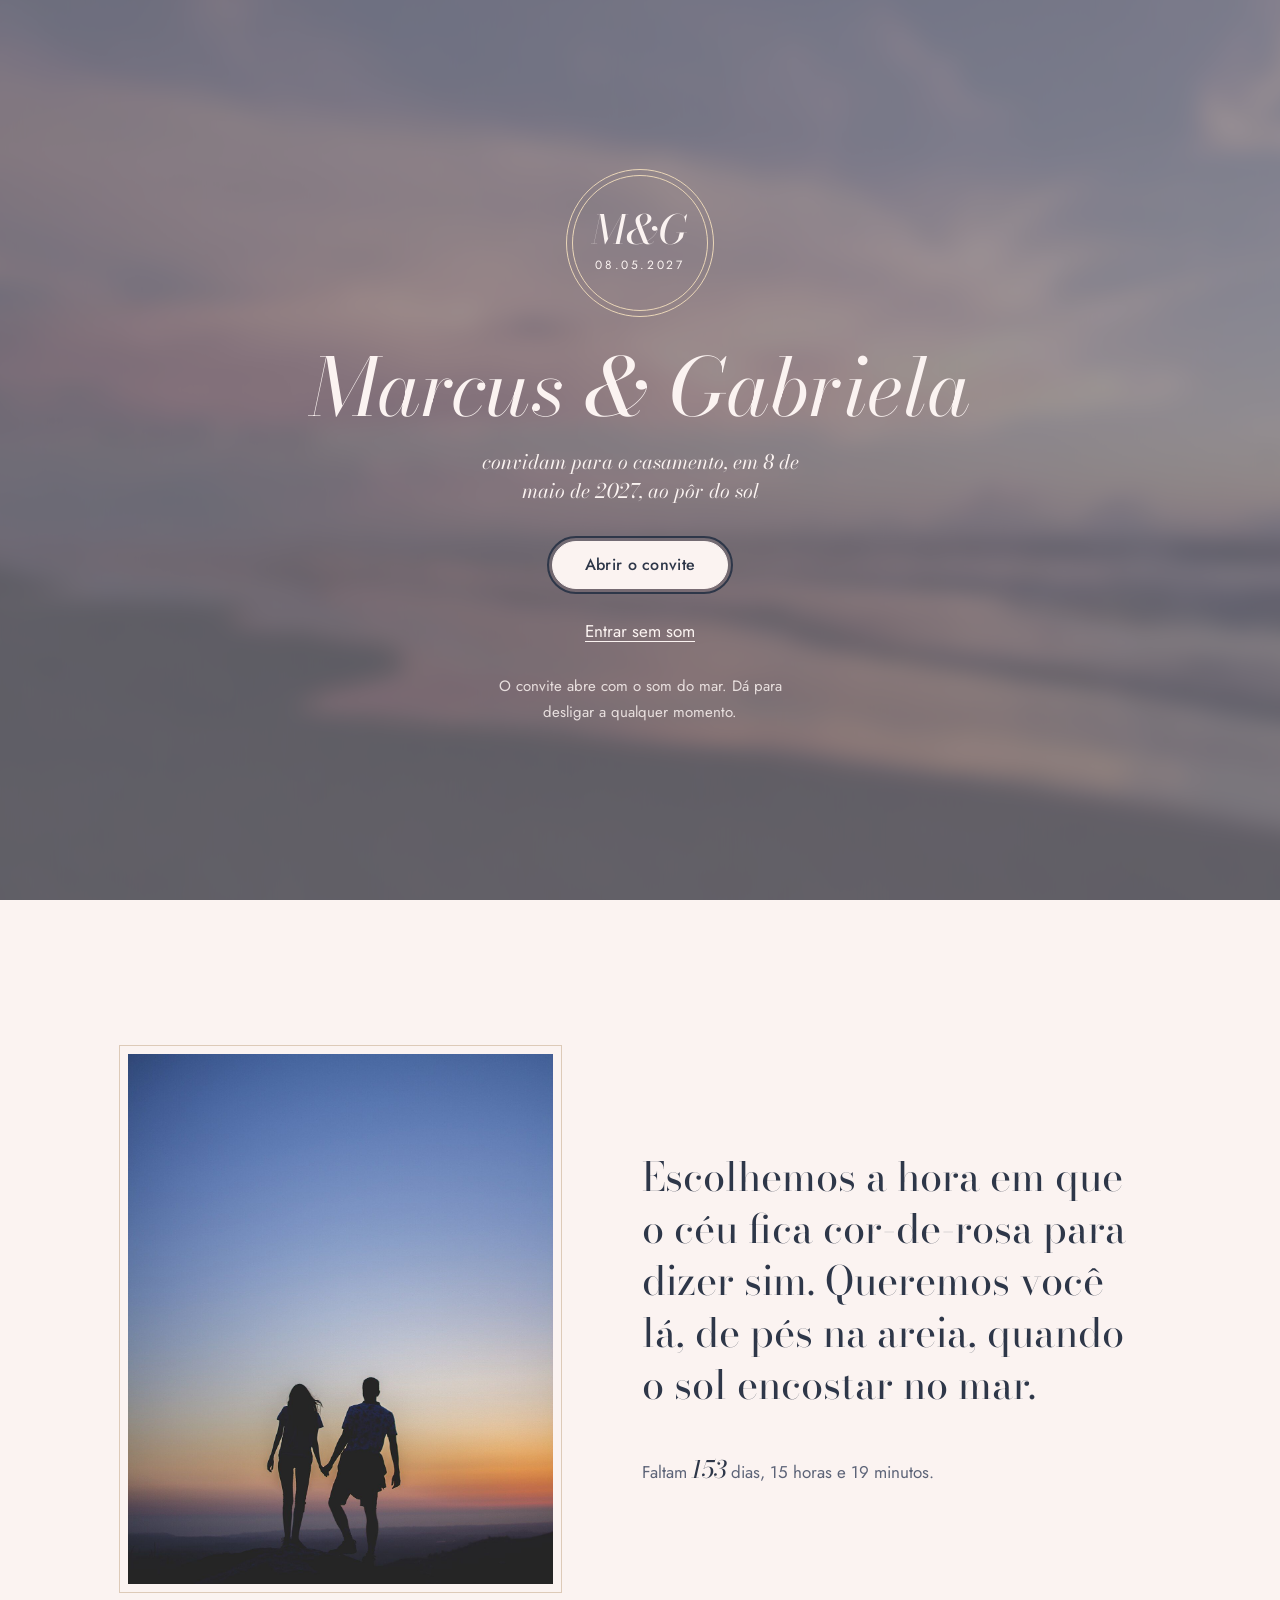
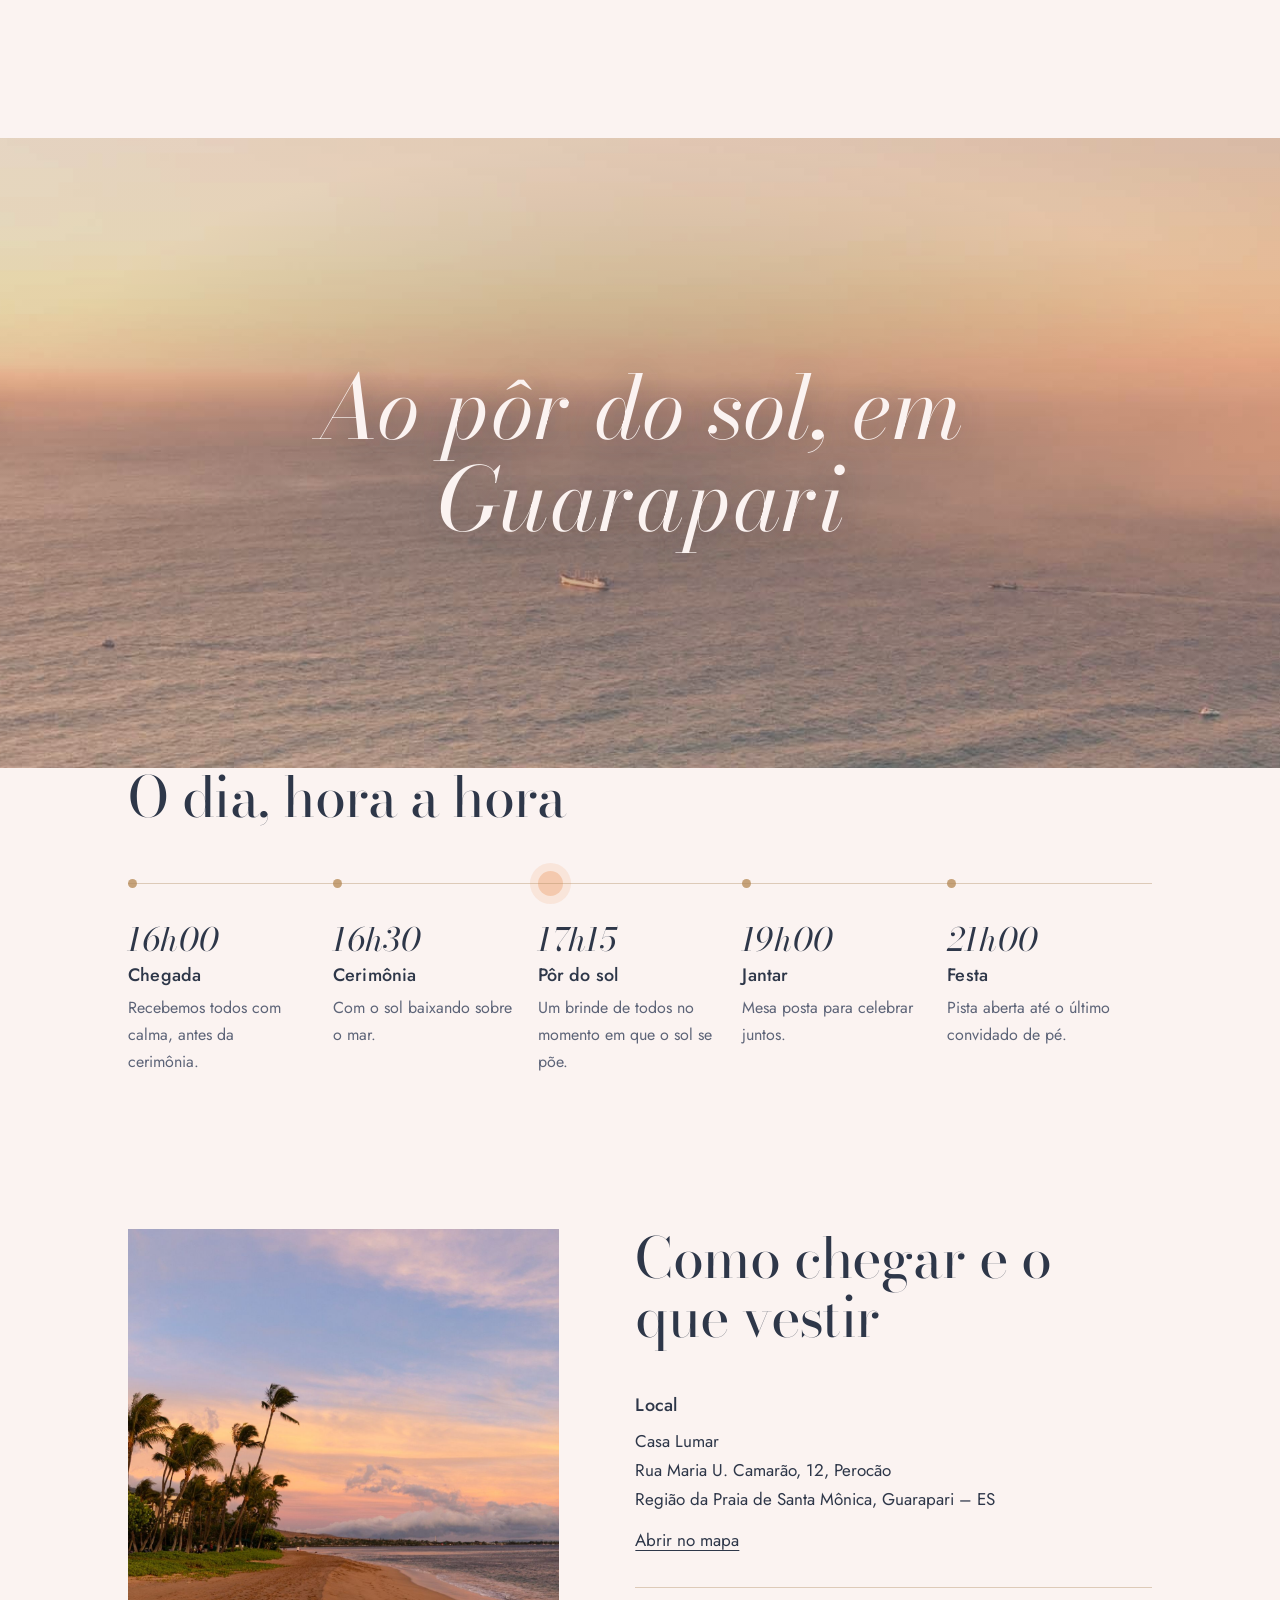
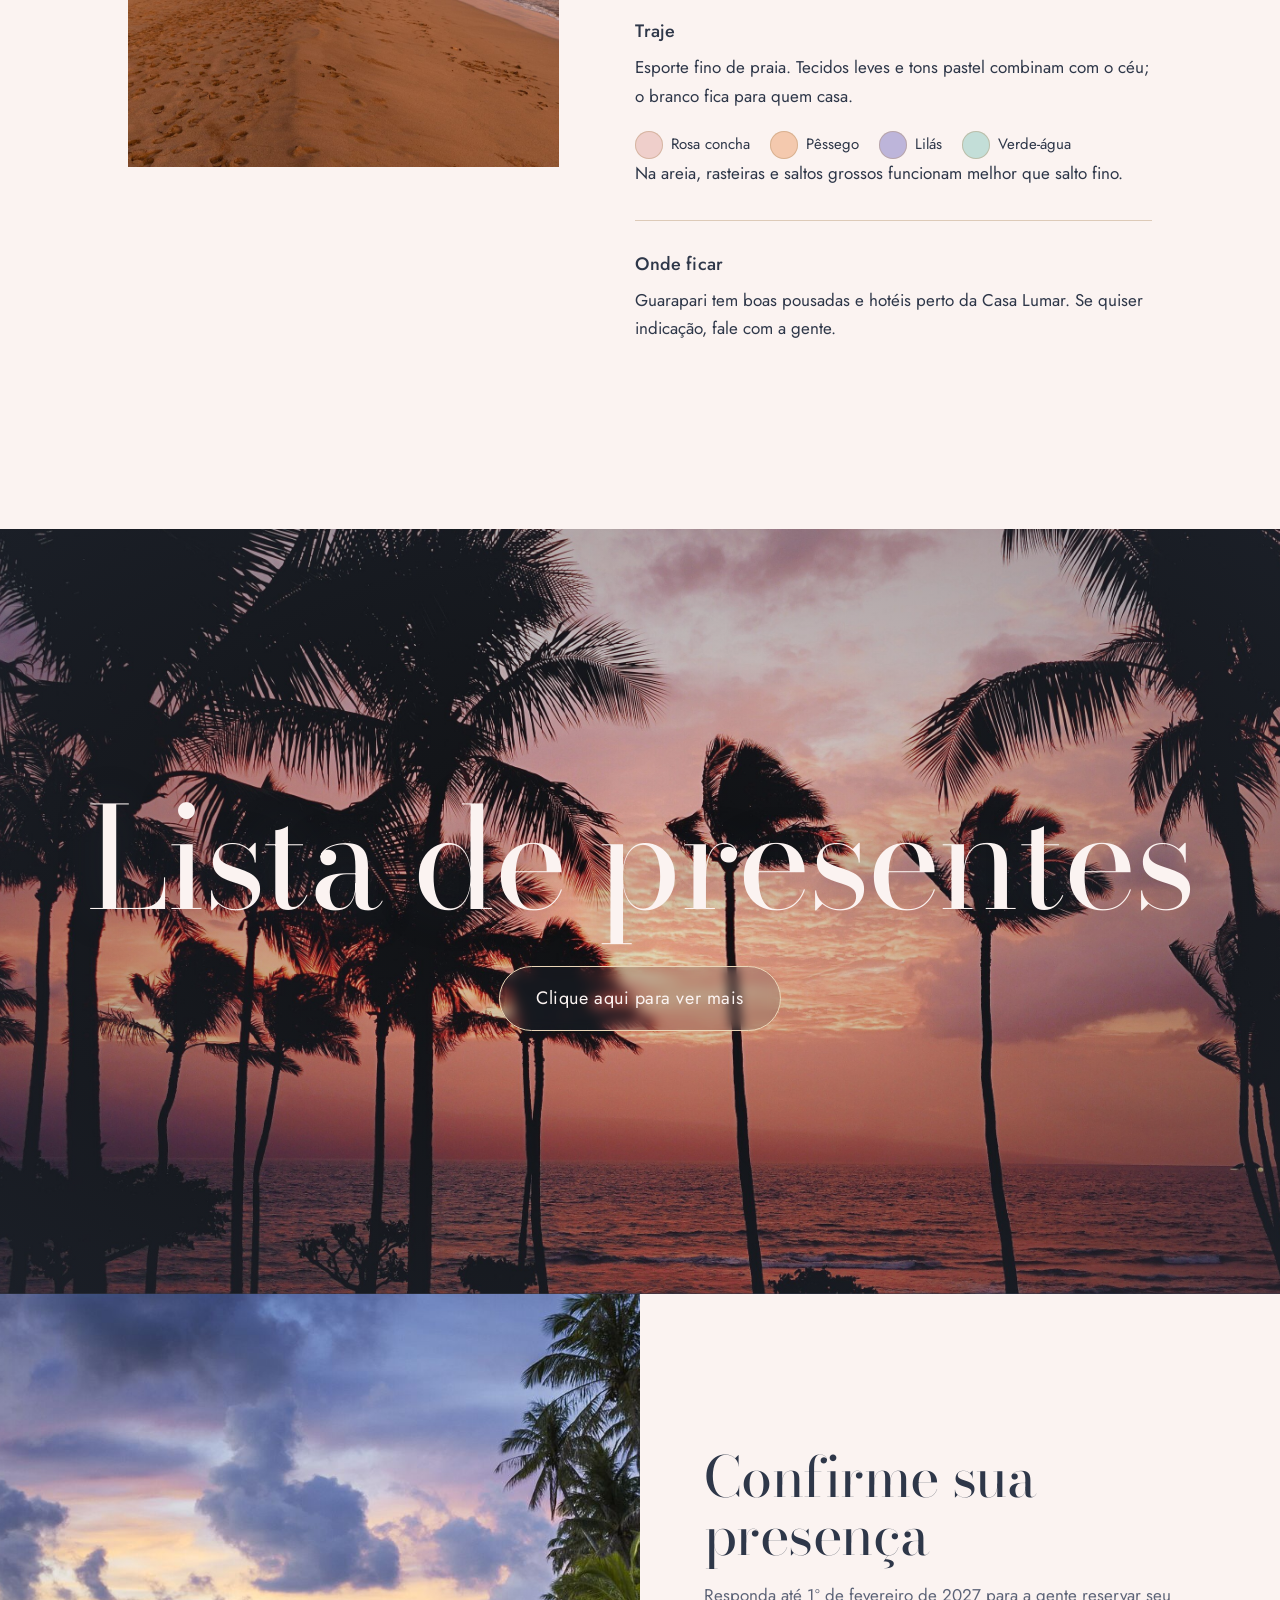
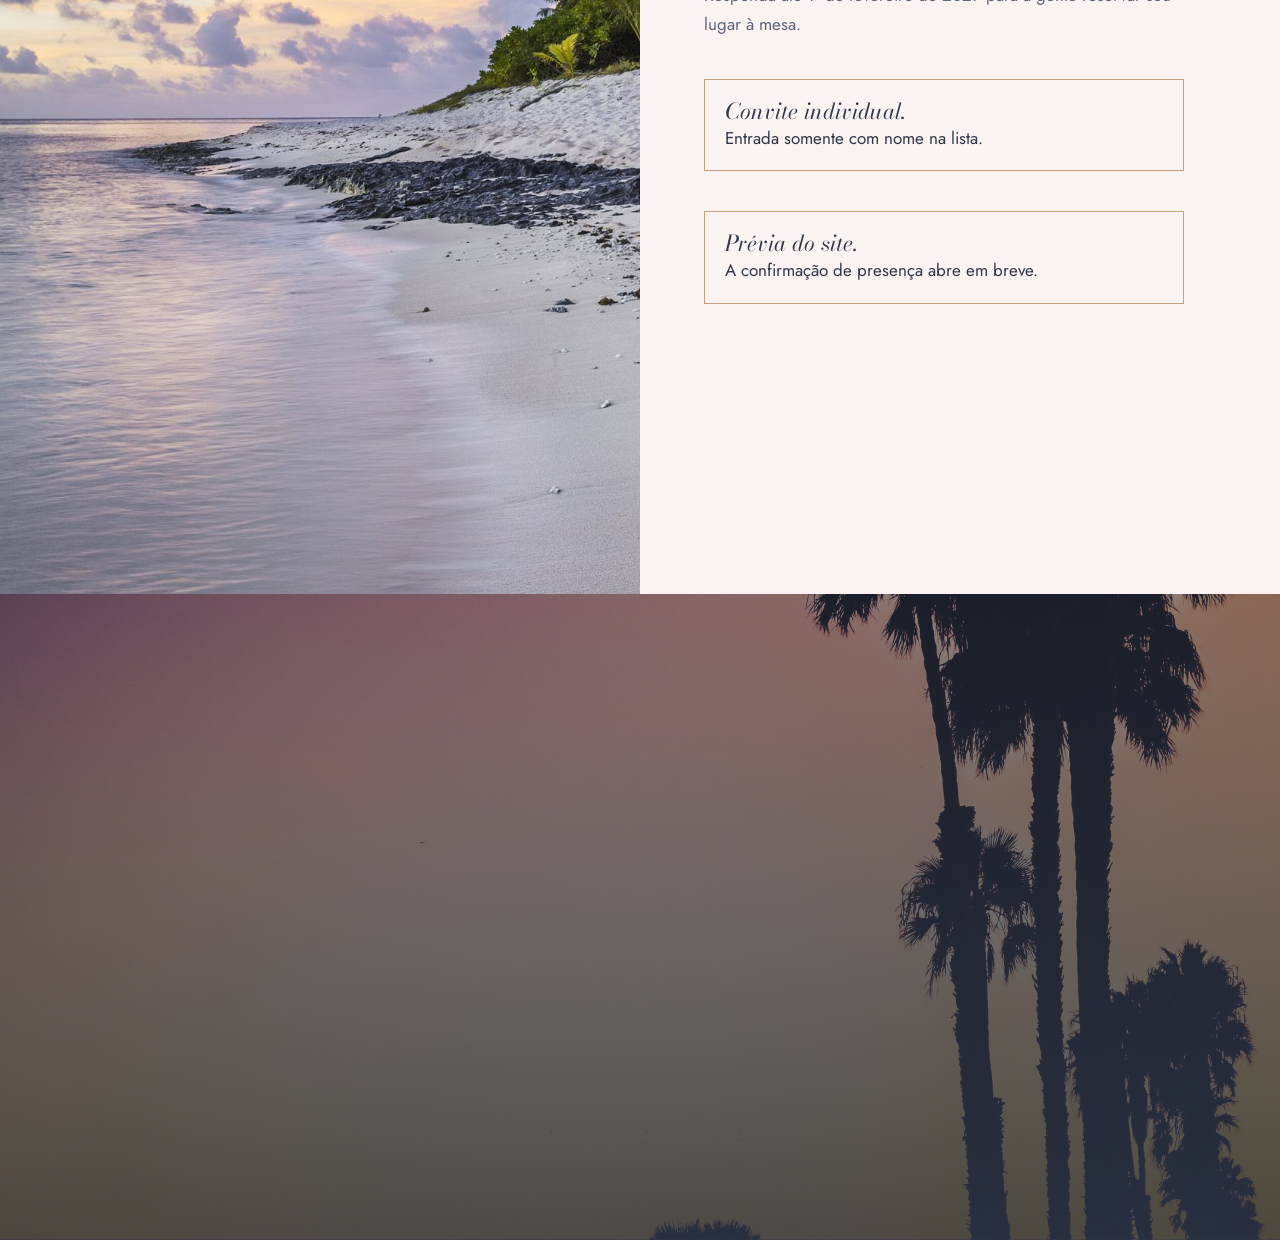
==== index.html @ 3d128921 "chore: publica a prévia do site do casamento" ====
<!doctype html>
<html lang="pt-BR">
<head>
  <meta charset="utf-8">
  <meta name="viewport" content="width=device-width, initial-scale=1">
  <meta name="robots" content="noindex, nofollow">
  <link rel="icon" href="data:image/svg+xml,%3Csvg xmlns='http://www.w3.org/2000/svg' viewBox='0 0 32 32'%3E%3Ccircle cx='16' cy='16' r='13' fill='%23f4c9ae'/%3E%3C/svg%3E">
  <title>Marcus &amp; Gabriela, 8 de maio de 2027</title>
  <meta name="description" content="Casamento de Marcus e Gabriela na Casa Lumar, em Guarapari, ao pôr do sol. Confirme sua presença, veja a lista de presentes e as informações do dia.">
  <link rel="preconnect" href="https://fonts.googleapis.com">
  <link rel="preconnect" href="https://fonts.gstatic.com" crossorigin>
  <link rel="stylesheet" href="https://fonts.googleapis.com/css2?family=Bodoni+Moda:ital,opsz,wght@0,6..96,400..600;1,6..96,400..600&family=Jost:wght@300;400;500&display=swap">
  <link rel="stylesheet" href="assets/css/base.css">
  <link rel="stylesheet" href="assets/css/mare-rosa.css">
  <link rel="stylesheet" href="assets/css/mare-rosa-presenca.css">
  <link rel="stylesheet" href="assets/css/mare-rosa-efeitos.css">
  <script src="assets/js/wedding-config.js" defer></script>
  <script src="assets/js/ocean-sound.js" defer></script>
  <script src="assets/js/countdown.js" defer></script>
  <script src="assets/js/guest-search.js" defer></script>
  <script src="assets/js/rsvp-form.js" defer></script>
  <script src="assets/js/sticky-topbar.js" defer></script>
  <script src="assets/js/scroll-effects.js" defer></script>
  <script src="assets/js/site.js" defer></script>
</head>
<body>
  <a class="skip-link" href="#conteudo">Pular para o conteúdo</a>

  <div class="intro" data-intro data-intro-exit-ms="1300" role="dialog" aria-modal="true" aria-labelledby="intro-title">
    <div class="intro__photo" aria-hidden="true"></div>
    <div class="intro__content">
      <div class="crest" aria-hidden="true">
        <span class="crest__letters">M&amp;G</span>
        <span class="crest__date">08.05.2027</span>
      </div>
      <p class="intro__names" id="intro-title">Marcus &amp; Gabriela</p>
      <p class="intro__date">convidam para o casamento, em 8 de maio de 2027, ao pôr do sol</p>
      <button class="button button--light" type="button" data-ocean-start autofocus>Abrir o convite</button>
      <button class="text-button" type="button" data-enter-silent>Entrar sem som</button>
      <p class="intro__hint">O convite abre com o som do mar. Dá para desligar a qualquer momento.</p>
    </div>
  </div>

  <div class="topbar" data-sticky-topbar>
    <a class="topbar__monogram" href="#conteudo">M &amp; G</a>
    <nav aria-label="Seções">
      <ul>
        <li><a href="#o-dia">O dia</a></li>
        <li><a href="#informacoes">Informações</a></li>
        <li><a href="presentes.html">Presentes</a></li>
        <li><a href="#confirmar">Confirmar presença</a></li>
      </ul>
    </nav>
  </div>

  <main id="conteudo" tabindex="-1">
    <header class="hero">
      <img class="hero__photo" src="assets/img/ceu-rosa-ondas.jpg" alt="Ondas chegando na areia sob um céu rosa e lilás ao entardecer">
      <div class="hero__wash" aria-hidden="true"></div>
      <div class="hero__content">
        <h1 class="hero__names"><span>Marcus</span><span><span class="hero__amp">&amp;</span> Gabriela</span></h1>
        <div class="hero__details">
          <p>Sábado, 8 de maio de 2027</p>
          <p>Cerimônia às 16h30, na Casa Lumar, em Guarapari</p>
        </div>
      </div>
    </header>

    <section class="invite container" aria-label="Convite">
      <figure class="invite__photo" data-reveal>
        <img src="assets/img/casal-praia-entardecer.jpg" alt="Casal de mãos dadas na praia ao entardecer, em silhueta" loading="lazy">
      </figure>
      <div class="invite__text" data-reveal style="--reveal-delay: .2s">
        <p class="invite__lead">Escolhemos a hora em que o céu fica cor-de-rosa para dizer sim. Queremos você lá, de pés na areia, quando o sol encostar no mar.</p>
        <p class="invite__countdown" data-countdown>
          <span data-countdown-running>Faltam <strong data-countdown-days>…</strong> dias, <span data-countdown-hours>…</span> horas e <span data-countdown-minutes>…</span> minutos.</span>
          <span data-countdown-done hidden>Chegou o dia.</span>
        </p>
      </div>
    </section>

    <div class="band">
      <img class="parallax-media" src="assets/img/fundo-horizonte-pessego.jpg" alt="" loading="lazy" data-parallax="0.15">
      <p class="band__text" data-reveal>Ao pôr do sol, em Guarapari</p>
    </div>

    <section class="day container" id="o-dia" aria-labelledby="o-dia-title">
      <h2 id="o-dia-title" data-reveal>O dia, hora a hora</h2>
      <ol class="day__timeline" data-reveal>
        <li data-reveal style="--reveal-delay: .3s"><time>16h00</time><h3>Chegada</h3><p>Recebemos todos com calma, antes da cerimônia.</p></li>
        <li data-reveal style="--reveal-delay: .5s"><time>16h30</time><h3>Cerimônia</h3><p>Com o sol baixando sobre o mar.</p></li>
        <li class="is-sunset" data-reveal style="--reveal-delay: .7s"><time>17h15</time><h3>Pôr do sol</h3><p>Um brinde de todos no momento em que o sol se põe.</p></li>
        <li data-reveal style="--reveal-delay: .9s"><time>19h00</time><h3>Jantar</h3><p>Mesa posta para celebrar juntos.</p></li>
        <li data-reveal style="--reveal-delay: 1.1s"><time>21h00</time><h3>Festa</h3><p>Pista aberta até o último convidado de pé.</p></li>
      </ol>
    </section>

    <section class="details container" id="informacoes" aria-labelledby="informacoes-title">
      <figure class="details__media" data-reveal="zoom">
        <img src="assets/img/kaanapali-hora-dourada.jpg" alt="Praia com coqueiros e céu pastel no fim da tarde" loading="lazy">
      </figure>
      <div>
        <h2 id="informacoes-title" data-reveal>Como chegar e o que vestir</h2>
        <div class="details__block" data-reveal>
          <h3>Local</h3>
          <address>
            Casa Lumar<br>
            Rua Maria U. Camarão, 12, Perocão<br>
            Região da Praia de Santa Mônica, Guarapari – ES
          </address>
          <p><a href="https://www.google.com/maps/search/?api=1&amp;query=Rua%20Maria%20U.%20Camar%C3%A3o%2C%2012%2C%20Peroc%C3%A3o%2C%20Guarapari%20-%20ES" target="_blank" rel="noopener">Abrir no mapa</a></p>
        </div>
        <div class="details__block" data-reveal>
          <h3>Traje</h3>
          <p>Esporte fino de praia. Tecidos leves e tons pastel combinam com o céu; o branco fica para quem casa.</p>
          <ul class="swatches" aria-label="Cores sugeridas">
            <li style="--swatch: #efcfcb">Rosa concha</li>
            <li style="--swatch: #f4c9ae">Pêssego</li>
            <li style="--swatch: #bdb5da">Lilás</li>
            <li style="--swatch: #c3ded8">Verde-água</li>
          </ul>
          <p>Na areia, rasteiras e saltos grossos funcionam melhor que salto fino.</p>
        </div>
        <div class="details__block" data-reveal>
          <h3>Onde ficar</h3>
          <p>Guarapari tem boas pousadas e hotéis perto da Casa Lumar. Se quiser indicação, fale com a gente.</p>
        </div>
      </div>
    </section>

    <section class="gifts-teaser" id="presentes" aria-labelledby="presentes-title">
      <img class="parallax-media" src="assets/img/fundo-coqueiros-rosa.jpg" alt="" loading="lazy" data-parallax="0.15">
      <div class="gifts-teaser__content">
        <h2 id="presentes-title" data-reveal>Lista de presentes</h2>
        <a href="presentes.html" data-reveal style="--reveal-delay: .3s">Clique aqui para ver mais</a>
      </div>
    </section>

    <section class="rsvp" id="confirmar" aria-labelledby="confirmar-title" data-rsvp>
      <div class="rsvp__photo">
        <img class="parallax-media" src="assets/img/fundo-praia-lilas.jpg" alt="" loading="lazy" data-parallax="0.12">
      </div>
      <div class="rsvp__panel">
        <h2 id="confirmar-title">Confirme sua presença</h2>
        <p>Responda até 1º de fevereiro de 2027 para a gente reservar seu lugar à mesa.</p>
        <p class="rsvp__notice"><strong>Convite individual.</strong> Entrada somente com nome na lista.</p>
        <form data-rsvp-form>
          <div class="field guest-search" data-guest-search>
            <label for="nome">Seu nome</label>
            <input id="nome" type="text" autocomplete="off" spellcheck="false" maxlength="120" role="combobox" aria-autocomplete="list" aria-expanded="false" aria-controls="nome-opcoes" aria-describedby="nome-ajuda nome-erro" data-guest-search-input>
            <ul class="guest-search__options" id="nome-opcoes" role="listbox" aria-label="Nomes na lista de convidados" hidden data-guest-search-options></ul>
            <p class="field__hint" id="nome-ajuda">Digite pelo menos 3 letras e escolha seu nome na lista.</p>
            <p class="guest-search__status" role="status" aria-live="polite" data-guest-search-status></p>
            <input type="hidden" name="guestId" data-guest-id>
            <p class="field__error" id="nome-erro" data-error-for="guestId"></p>
          </div>
          <div data-rsvp-details hidden>
            <fieldset class="field" aria-describedby="presenca-erro">
              <legend>Você vem?</legend>
              <div class="choice-group">
                <label class="choice"><input type="radio" name="attending" value="yes"><span>Sim, estarei lá</span></label>
                <label class="choice"><input type="radio" name="attending" value="no"><span>Não vou conseguir ir</span></label>
              </div>
              <p class="field__error" id="presenca-erro" data-error-for="attending"></p>
            </fieldset>
            <div class="field">
              <label for="whatsapp">WhatsApp</label>
              <input id="whatsapp" name="phone" type="tel" inputmode="tel" autocomplete="tel" maxlength="20" aria-describedby="whatsapp-erro">
              <p class="field__error" id="whatsapp-erro" data-error-for="phone"></p>
            </div>
            <div class="field">
              <label for="recado">Recado para os noivos (opcional)</label>
              <textarea id="recado" name="message" rows="3" maxlength="500" aria-describedby="recado-erro"></textarea>
              <p class="field__error" id="recado-erro" data-error-for="message"></p>
            </div>
            <button class="button" type="submit">Enviar resposta</button>
          </div>
          <p class="form-status" data-rsvp-status role="status" aria-live="polite"></p>
        </form>
        <p class="rsvp__notice" data-rsvp-preview hidden><strong>Prévia do site.</strong> A confirmação de presença abre em breve.</p>
        <div class="rsvp__success" data-rsvp-success hidden tabindex="-1">
          <h3>Obrigado, <span data-rsvp-success-name></span>.</h3>
          <p data-rsvp-success-yes>Presença confirmada. Nos vemos em Guarapari, ao pôr do sol.</p>
          <p data-rsvp-success-no hidden>Recebemos sua resposta. Vamos sentir sua falta e brindar por você.</p>
        </div>
      </div>
    </section>
  </main>

  <footer class="footer">
    <img class="parallax-media" src="assets/img/fundo-coqueiros-entardecer.jpg" alt="" loading="lazy" data-parallax="0.15">
    <div class="footer__content" data-reveal>
      <div class="crest crest--footer" aria-hidden="true">
        <span class="crest__letters">M&amp;G</span>
        <span class="crest__date">08.05.2027</span>
      </div>
      <p class="footer__names">Marcus &amp; Gabriela</p>
      <p>8 de maio de 2027, Casa Lumar, Guarapari</p>
      <p class="footer__credits">Fotos e som com licença aberta. <a href="CREDITS.md">Ver créditos</a></p>
    </div>
  </footer>

  <button class="sound-toggle" type="button" data-ocean-toggle aria-pressed="false" aria-label="Ligar som do mar">
    <svg class="sound-toggle__icon" viewBox="0 0 24 24" aria-hidden="true"><path d="M2 12c2.5-3.5 5-3.5 7.5 0s5 3.5 7.5 0 3.5-3 5-1.5"/></svg>
    <span data-ocean-label>Som desligado</span>
  </button>
</body>
</html>
---- assets/css/base.css ----
/* Estrutura comum aos modelos. A aparência (cor, tipo, ritmo) fica no CSS de cada modelo. */

*, *::before, *::after { box-sizing: border-box; }

html { -webkit-text-size-adjust: 100%; scroll-behavior: smooth; }

body {
  margin: 0;
  text-rendering: optimizeLegibility;
  -webkit-font-smoothing: antialiased;
}

body:not(.is-entered) { overflow: hidden; }

img { display: block; max-width: 100%; height: auto; }

h1, h2, h3, p, ol, ul, figure, blockquote { margin: 0; }

ol, ul { padding: 0; list-style: none; }

button, input, select, textarea { font: inherit; color: inherit; }

button { cursor: pointer; }

[hidden] { display: none !important; }

main:focus { outline: none; }

:focus-visible { outline: 2px solid currentColor; outline-offset: 3px; }

.skip-link {
  position: absolute;
  left: 1rem;
  top: -4rem;
  z-index: 100;
  padding: .75rem 1rem;
  background: #fff;
  color: #000;
}

.skip-link:focus { top: 1rem; }

.visually-hidden {
  position: absolute;
  width: 1px;
  height: 1px;
  overflow: hidden;
  clip: rect(0 0 0 0);
  white-space: nowrap;
}

/* Tela de abertura: cobre tudo até o convidado entrar. */
.intro {
  position: fixed;
  inset: 0;
  z-index: 50;
  display: grid;
  place-items: center;
}

/* Formulário de presença */
.field { display: grid; gap: .4rem; margin: 0 0 1.25rem; padding: 0; border: 0; min-width: 0; }

.field input, .field select, .field textarea { width: 100%; }

.field textarea { resize: vertical; }

.field__error:empty { display: none; }

.choice-group { display: flex; flex-wrap: wrap; gap: .75rem; }

.choice { position: relative; display: inline-flex; align-items: center; gap: .5rem; cursor: pointer; }

[aria-busy="true"] { cursor: progress; opacity: .7; }

/* Diálogo do Pix */
.pix-dialog { max-width: min(30rem, calc(100vw - 2rem)); padding: 2rem; border: 0; }

.pix-dialog code { word-break: break-all; user-select: all; }

.pix-dialog__close {
  position: absolute;
  top: .75rem;
  right: .75rem;
  width: 2.5rem;
  height: 2.5rem;
  border: 0;
  background: transparent;
  font-size: 1.5rem;
  line-height: 1;
}

/* Botão de som */
.sound-toggle { display: inline-flex; align-items: center; gap: .5rem; }

.sound-toggle__icon { width: 1.5rem; height: 1.5rem; fill: none; stroke: currentColor; stroke-width: 1.5; stroke-linecap: round; }

.sound-toggle[data-state="playing"] .sound-toggle__icon path { stroke-dasharray: 4 3; animation: sound-wave 1.6s linear infinite; }

.sound-toggle[data-state="loading"] { opacity: .6; }

.sound-toggle:disabled { opacity: .4; cursor: not-allowed; }

@keyframes sound-wave { to { stroke-dashoffset: -14; } }

@media (prefers-reduced-motion: reduce) {
  html { scroll-behavior: auto; }
  *, *::before, *::after { animation-duration: .01ms !important; animation-iteration-count: 1 !important; transition-duration: .01ms !important; }
}
---- assets/css/mare-rosa.css ----
/*
 * Maré Rosa: editorial de moda, fotografia em tela cheia, Bodoni Moda + Jost.
 * O dourado champanhe aparece só em filetes (linhas, anéis, marcadores), nunca em texto:
 * é o que dá o acabamento de papelaria fina sem competir com os tons pastel.
 */

:root {
  --shell: #fbf3f1;
  --blush: #efcfcb;
  --apricot: #f4c9ae;
  --lilac: #bdb5da;
  --lilac-wash: #efebf6;
  --seafoam: #c3ded8;
  --tide: #2e3749;
  --tide-soft: #5d6478;
  --champagne: #c6a27a;
  --champagne-light: #ead6b8;
  --line: rgba(176, 140, 98, .4);
  --grain: url("data:image/svg+xml,%3Csvg xmlns='http://www.w3.org/2000/svg' width='180' height='180'%3E%3Cfilter id='n'%3E%3CfeTurbulence type='fractalNoise' baseFrequency='.85' numOctaves='2' stitchTiles='stitch'/%3E%3C/filter%3E%3Crect width='100%25' height='100%25' filter='url(%23n)'/%3E%3C/svg%3E");
  --font-display: 'Bodoni Moda', 'Didot', serif;
  --font-text: 'Jost', 'Futura', sans-serif;
  --gutter: clamp(1.25rem, 5vw, 4rem);
  --section-space: clamp(5rem, 12vw, 10rem);
}

body { background: var(--shell); color: var(--tide); font: 400 1.0625rem/1.7 var(--font-text); }

.container { width: min(72rem, 100%); margin-inline: auto; padding-inline: var(--gutter); }

h2 { font: 400 clamp(2.25rem, 5vw, 3.5rem)/1.05 var(--font-display); letter-spacing: -.01em; }

h3 { font: 500 1.125rem/1.3 var(--font-text); letter-spacing: .01em; }

a { color: inherit; text-underline-offset: .25em; text-decoration-thickness: 1px; }

.button {
  display: inline-flex;
  justify-content: center;
  padding: .95rem 2rem;
  border: 1px solid var(--tide);
  border-radius: 999px;
  background: var(--tide);
  color: var(--shell);
  font: 500 1rem/1 var(--font-text);
  letter-spacing: .02em;
  transition: background .25s, color .25s;
}

.button:hover { background: transparent; color: var(--tide); }

.button--light { background: var(--shell); border-color: var(--shell); color: var(--tide); }

.button--light:hover { background: transparent; color: var(--shell); }

.text-button { border: 0; background: none; padding: .5rem; text-decoration: underline; text-underline-offset: .25em; }

/* Abertura: o convite recua para cima como a maré, revelando a praia. */
.intro { color: var(--shell); text-align: center; clip-path: inset(0 0 0 0); transition: clip-path 1.3s cubic-bezier(.7, 0, .2, 1); }

.is-entered .intro { clip-path: inset(0 0 100% 0); }

.intro__photo { position: absolute; inset: 0; background: url('../img/ceu-rosa-ondas.jpg') center / cover; filter: blur(10px) saturate(.9); transform: scale(1.08); }

.intro__photo::after { content: ''; position: absolute; inset: 0; background: rgba(46, 55, 73, .4) var(--grain); background-blend-mode: overlay; }

.intro__content { position: relative; display: grid; justify-items: center; gap: 1.25rem; padding: var(--gutter); }

.intro__names { margin-top: 1rem; font: italic 400 clamp(2.75rem, 9vw, 5rem)/1 var(--font-display); font-variation-settings: 'opsz' 28; }

.intro__date { max-width: 30ch; margin-bottom: 1rem; font: italic 400 1.25rem/1.45 var(--font-display); }

.intro__hint { max-width: 32ch; font-size: .9375rem; opacity: .85; }

/* Brasão: anel duplo como o de um lacre de papelaria. */
.crest {
  display: grid;
  place-items: center;
  align-content: center;
  gap: .35rem;
  width: 8.5rem;
  aspect-ratio: 1;
  border: 1px solid var(--champagne-light);
  border-radius: 50%;
  outline: 1px solid var(--champagne-light);
  outline-offset: 5px;
}

.crest__letters { font: italic 400 2.5rem/1 var(--font-display); letter-spacing: .02em; }

.crest__date { font-size: .75rem; letter-spacing: .22em; }

.crest--footer { margin: 0 auto 2.5rem; border-color: var(--champagne); outline-color: var(--champagne); }

/* Topo: transparente sobre a foto, sólido depois dela (sticky-topbar.js). */
.topbar {
  position: fixed;
  inset: 0 0 auto;
  z-index: 15;
  display: flex;
  justify-content: space-between;
  align-items: center;
  padding: 1.5rem var(--gutter);
  color: var(--shell);
  transition: background-color .4s, color .4s, padding .4s, box-shadow .4s;
}

.topbar.is-solid { padding-block: .9rem; background: rgba(251, 243, 241, .92); backdrop-filter: blur(10px); color: var(--tide); box-shadow: 0 1px 0 var(--line); }

/* Links do menu param a seção abaixo do menu fixo, não por baixo dele. */
:where(section, header)[id] { scroll-margin-top: 4.5rem; }

.topbar__monogram { font: italic 400 1.5rem/1 var(--font-display); text-decoration: none; }

.topbar nav ul { display: flex; gap: 2rem; }

.topbar nav a { text-decoration: none; font-size: .9375rem; letter-spacing: .03em; }

.topbar nav a:hover { text-decoration: underline; }

/* Hero */
.hero { position: relative; min-height: 100svh; display: grid; align-items: end; color: var(--shell); overflow: hidden; }

.hero__photo { position: absolute; inset: 0; width: 100%; height: 100%; object-fit: cover; transform-origin: 60% 70%; }

.is-entered .hero__photo { animation: settle 20s cubic-bezier(.2, .6, .2, 1) both; }

@keyframes settle { from { transform: scale(1.12); } }

.hero__wash { position: absolute; inset: 0; background: linear-gradient(to top, rgba(46, 55, 73, .62), rgba(46, 55, 73, 0) 60%); }

/* Grão de filme leve: tira o aspecto digital liso da foto. */
.hero::after { content: ''; position: absolute; inset: 0; background: var(--grain); opacity: .09; mix-blend-mode: overlay; pointer-events: none; }

.hero__content { position: relative; z-index: 1; display: grid; grid-template-columns: 1fr auto; align-items: end; gap: 2rem; padding: 0 var(--gutter) clamp(2rem, 6vw, 4.5rem); }

/* Tamanho óptico fixo em 28: no automático (96) a haste fina do "M" some sobre a foto. */
.hero__names { display: grid; font: 400 clamp(3.25rem, 12vw, 10.5rem)/.86 var(--font-display); font-variation-settings: 'opsz' 28; letter-spacing: -.03em; }

.hero__names > span { display: block; }

.hero__names > span:last-child { padding-left: .9em; }

.hero__amp { font-style: italic; font-weight: 400; display: inline; }

.hero__details { max-width: 18rem; margin-bottom: .6rem; padding-top: 1rem; border-top: 1px solid var(--champagne-light); font-size: 1rem; line-height: 1.6; text-align: right; }

.is-entered .hero__names > span { animation: rise 1.6s .6s cubic-bezier(.2, .7, .2, 1) both; }

.is-entered .hero__names > span:last-child { animation-delay: .8s; }

@keyframes rise { from { opacity: 0; transform: translateY(.25em); filter: blur(6px); } }

/* Convite */
.invite { display: grid; grid-template-columns: 5fr 6fr; gap: clamp(2.5rem, 7vw, 7rem); align-items: center; padding-block: var(--section-space); }

.invite__photo img { width: 100%; aspect-ratio: 4 / 5; object-fit: cover; outline: 1px solid var(--line); outline-offset: 8px; }

.invite__lead { max-width: 22ch; font: 400 clamp(1.625rem, 3.4vw, 2.5rem)/1.3 var(--font-display); }

.invite__countdown { margin-top: 2.5rem; color: var(--tide-soft); }

.invite__countdown strong { font: italic 400 1.5rem var(--font-display); color: var(--tide); }

/* O dia */
.day { padding-bottom: var(--section-space); }

.day__timeline { position: relative; display: grid; grid-template-columns: repeat(5, 1fr); margin-top: 3.5rem; border-top: 1px solid var(--line); }

.day__timeline li { position: relative; padding: 2.5rem 1.5rem 0 0; }

.day__timeline li::before { content: ''; position: absolute; top: -5px; left: 0; width: 9px; height: 9px; border-radius: 50%; background: var(--champagne); }

.day__timeline li.is-sunset::before { top: -13px; width: 25px; height: 25px; background: var(--apricot); box-shadow: 0 0 0 8px rgba(244, 201, 174, .35); }

.day__timeline time { display: block; margin-bottom: .5rem; font: italic 400 2rem/1 var(--font-display); }

.day__timeline p { margin-top: .4rem; color: var(--tide-soft); font-size: 1rem; }

/* Informações */
.details { display: grid; grid-template-columns: 5fr 6fr; gap: clamp(2rem, 6vw, 6rem); padding-bottom: var(--section-space); align-items: start; }

.details__media img { width: 100%; aspect-ratio: 4 / 5; object-fit: cover; }

.details__block { padding-block: 2rem; border-bottom: 1px solid var(--line); }

.details__block:last-child { border-bottom: 0; }

.details__block h3 { margin-bottom: .6rem; }

.details__block p + p, .details__block address + p { margin-top: .75rem; }

.details address { font-style: normal; }

.details h2 { margin-bottom: 1rem; }

.swatches { display: flex; flex-wrap: wrap; gap: 1.25rem; margin-top: 1.25rem; font-size: .9375rem; }

.swatches li { display: flex; align-items: center; gap: .5rem; }

.swatches li::before { content: ''; width: 1.75rem; height: 1.75rem; border-radius: 50%; background: var(--swatch); box-shadow: inset 0 0 0 1px var(--line); }

/* Chamada para a página de presentes: só o título grande e o link, sobre a foto dos coqueiros. */
.gifts-teaser { position: relative; display: grid; place-items: center; min-height: 85svh; padding: var(--section-space) var(--gutter); overflow: hidden; background: var(--tide); color: var(--shell); text-align: center; }

.gifts-teaser::after { content: ''; position: absolute; inset: 0; background: radial-gradient(ellipse at center, rgba(46, 55, 73, .1), rgba(46, 55, 73, .45)); }

.gifts-teaser__content { position: relative; z-index: 1; }

.gifts-teaser h2 { font: 400 clamp(3.5rem, 11vw, 9rem)/.95 var(--font-display); font-variation-settings: 'opsz' 28; letter-spacing: -.02em; text-shadow: 0 2px 40px rgba(46, 55, 73, .4); }

.gifts-teaser a { display: inline-block; margin-top: 2.5rem; padding: 1rem 2.25rem; border: 1px solid var(--champagne-light); border-radius: 999px; background: rgba(46, 55, 73, .18); backdrop-filter: blur(6px); font-size: 1.125rem; letter-spacing: .03em; text-decoration: none; transition: background .3s, color .3s; }

.gifts-teaser a:hover { background: var(--shell); color: var(--tide); }

/* Rodapé sobre a foto do entardecer, escurecida para o texto claro. */
.footer { position: relative; padding: var(--section-space) var(--gutter) 6rem; overflow: hidden; background: var(--tide); color: var(--shell); text-align: center; }

.footer::after { content: ''; position: absolute; inset: 0; background: linear-gradient(rgba(46, 55, 73, .55), rgba(46, 55, 73, .85)); }

.footer__content { position: relative; z-index: 1; }

.footer__names { margin-bottom: 1rem; font: italic 400 clamp(3rem, 8vw, 5.5rem)/1 var(--font-display); font-variation-settings: 'opsz' 28; }

.footer__credits { margin-top: 4rem; font-size: .875rem; opacity: .7; }

/* Som */
.sound-toggle {
  position: fixed;
  right: 1.25rem;
  bottom: 1.25rem;
  z-index: 20;
  padding: .7rem 1.1rem;
  border: 1px solid var(--line);
  border-radius: 999px;
  background: rgba(251, 243, 241, .88);
  backdrop-filter: blur(8px);
  color: var(--tide);
  font-size: .9375rem;
}

@media (max-width: 56rem) {
  .topbar nav li:not(:last-child) { display: none; }
  .hero__content { grid-template-columns: 1fr; }
  .hero__details { text-align: left; }
  .hero__names > span:last-child { padding-left: .5em; }
  .day__timeline { grid-template-columns: 1fr; border-top: 0; border-left: 1px solid var(--line); margin-left: .5rem; }
  .day__timeline li { padding: 0 0 2.25rem 2rem; }
  .day__timeline li::before { top: .55rem; left: -5px; }
  .day__timeline li.is-sunset::before { left: -13px; top: .2rem; }
  .invite, .details { grid-template-columns: 1fr; }
  .invite__photo img { aspect-ratio: 1; }
}
---- assets/css/mare-rosa-presenca.css ----
/* Maré Rosa: confirmação de presença por lista de convidados. Tokens em mare-rosa.css. */

/* Presença */
.rsvp { display: grid; grid-template-columns: 1fr 1fr; min-height: 100svh; }

.rsvp__photo { position: relative; overflow: hidden; }

.rsvp__panel { padding: var(--section-space) var(--gutter); max-width: 38rem; }

.rsvp__panel > p { margin: 1rem 0 2.5rem; color: var(--tide-soft); }

/* Aviso de convite individual: moldura champanhe para ser lido antes do formulário. */
.rsvp__panel > .rsvp__notice { margin: 0 0 2.5rem; padding: 1.1rem 1.25rem; border: 1px solid var(--champagne); color: var(--tide); }

.rsvp__notice strong { display: block; font: italic 400 1.375rem/1.2 var(--font-display); }

/* Busca do nome na lista */
.field__hint { font-size: .875rem; color: var(--tide-soft); }

.guest-search__options { margin-top: .25rem; border: 1px solid var(--line); background: #fff; }

.guest-search__options li { padding: .8rem 1rem; cursor: pointer; }

.guest-search__options li + li { border-top: 1px solid var(--line); }

.guest-search__options li:hover, .guest-search__options li.is-active { background: var(--lilac-wash); }

.guest-search__status { min-height: 1.5em; font-size: .9375rem; color: var(--tide-soft); }

.guest-search.is-selected input { border-bottom: 2px solid var(--champagne); }

.guest-search.is-selected .guest-search__status { color: var(--tide); }

.field label, .field legend { font-size: .9375rem; color: var(--tide-soft); padding: 0; }

.field input, .field select, .field textarea {
  padding: .6rem 0;
  border: 0;
  border-bottom: 1px solid var(--tide-soft);
  border-radius: 0;
  background: transparent;
  font-size: 1.0625rem;
}

.field input:focus-visible, .field select:focus-visible, .field textarea:focus-visible { outline: none; border-bottom: 2px solid var(--tide); }

.field [aria-invalid="true"] { border-bottom-color: #a4405a; }

.field__error { color: #a4405a; font-size: .9375rem; }

.choice input { position: absolute; opacity: 0; }

.choice span { padding: .6rem 1.25rem; border: 1px solid var(--tide-soft); border-radius: 999px; transition: background .2s, color .2s; }

.choice input:checked + span { background: var(--tide); border-color: var(--tide); color: var(--shell); }

.choice input:focus-visible + span { outline: 2px solid var(--tide); outline-offset: 3px; }

.form-status { margin-top: 1rem; min-height: 1.7em; color: var(--tide-soft); }

.rsvp__success { padding-top: 2rem; }

.rsvp__success h3 { font: italic 400 2.25rem/1.1 var(--font-display); margin-bottom: 1rem; }

@media (max-width: 56rem) {
  .rsvp { grid-template-columns: 1fr; }
  .rsvp__photo { height: 45vh; }
}
---- assets/css/mare-rosa-efeitos.css ----
/* Maré Rosa: faixas de foto e efeitos de rolagem (scroll-effects.js). Tokens em mare-rosa.css. */

/* Imagem de fundo com profundidade: maior que o contêiner, desloca com --parallax. */
.parallax-media {
  position: absolute;
  inset: -22% 0 auto;
  width: 100%;
  height: 144%;
  object-fit: cover;
  translate: 0 var(--parallax, 0px);
}

/* Faixa de foto entre seções */
.band { position: relative; display: grid; place-items: center; min-height: 70svh; overflow: hidden; color: var(--shell); text-align: center; }

.band::after { content: ''; position: absolute; inset: 0; background: radial-gradient(ellipse at center, rgba(46, 55, 73, .32), rgba(46, 55, 73, .12) 70%); }

.band__text { position: relative; z-index: 1; max-width: 18ch; padding: 0 var(--gutter); font: italic 400 clamp(2.5rem, 7vw, 5.5rem)/1.05 var(--font-display); font-variation-settings: 'opsz' 28; text-shadow: 0 2px 30px rgba(46, 55, 73, .35); }

/* Capa: foto desce mais devagar que a página; nomes sobem e se apagam. */
.hero__photo { translate: 0 calc(var(--hero-progress, 0) * 35vh); }

.hero__content { opacity: calc(1 - var(--hero-progress, 0) * 1.6); translate: 0 calc(var(--hero-progress, 0) * -8vh); }

/* Revelação. Só esconde quando o script existe; sem JS tudo fica visível. */
.has-scroll-effects [data-reveal] {
  opacity: 0;
  translate: 0 2.5rem;
  transition: opacity 1.1s cubic-bezier(.2, .7, .2, 1) var(--reveal-delay, 0s), translate 1.1s cubic-bezier(.2, .7, .2, 1) var(--reveal-delay, 0s);
}

.has-scroll-effects [data-reveal].is-revealed { opacity: 1; translate: 0 0; }

/* Foto que chega de perto e assenta. */
.has-scroll-effects [data-reveal="zoom"] { overflow: hidden; translate: none; }

.has-scroll-effects [data-reveal="zoom"] img { scale: 1.15; transition: scale 2.2s cubic-bezier(.2, .7, .2, 1); }

.has-scroll-effects [data-reveal="zoom"].is-revealed img { scale: 1; }

/* Linha do dia se desenha da esquerda para a direita. */
.has-scroll-effects .day__timeline[data-reveal] { opacity: 1; translate: none; border-top-color: transparent; }

.day__timeline::after { content: ''; position: absolute; inset: -1px 0 auto; height: 1px; background: var(--line); transform-origin: left; }

.has-scroll-effects .day__timeline::after { scale: 0 1; transition: scale 2s cubic-bezier(.6, 0, .2, 1) .2s; }

.has-scroll-effects .day__timeline.is-revealed::after { scale: 1 1; }

@media (max-width: 56rem) {
  .day__timeline::after { display: none; }
  .has-scroll-effects .day__timeline[data-reveal] { border-left-color: var(--line); }
  .band { min-height: 55svh; }
}
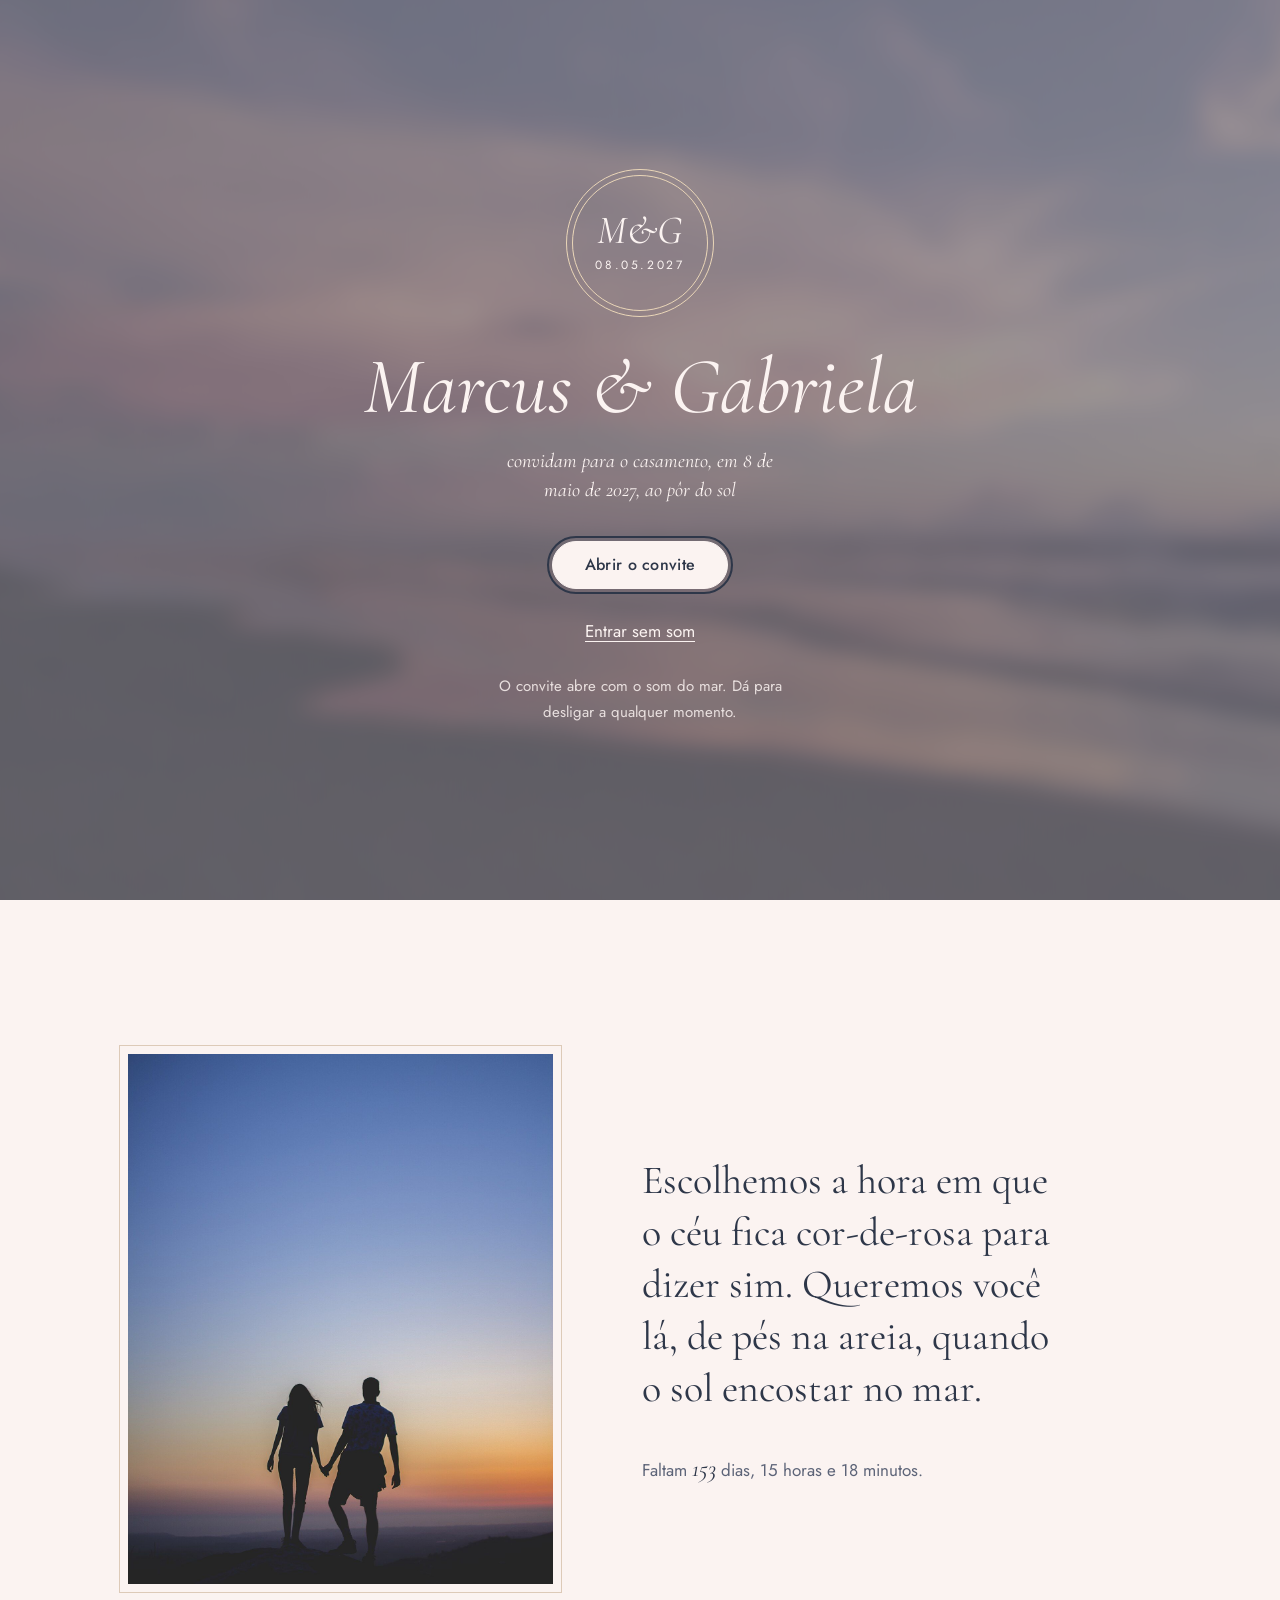
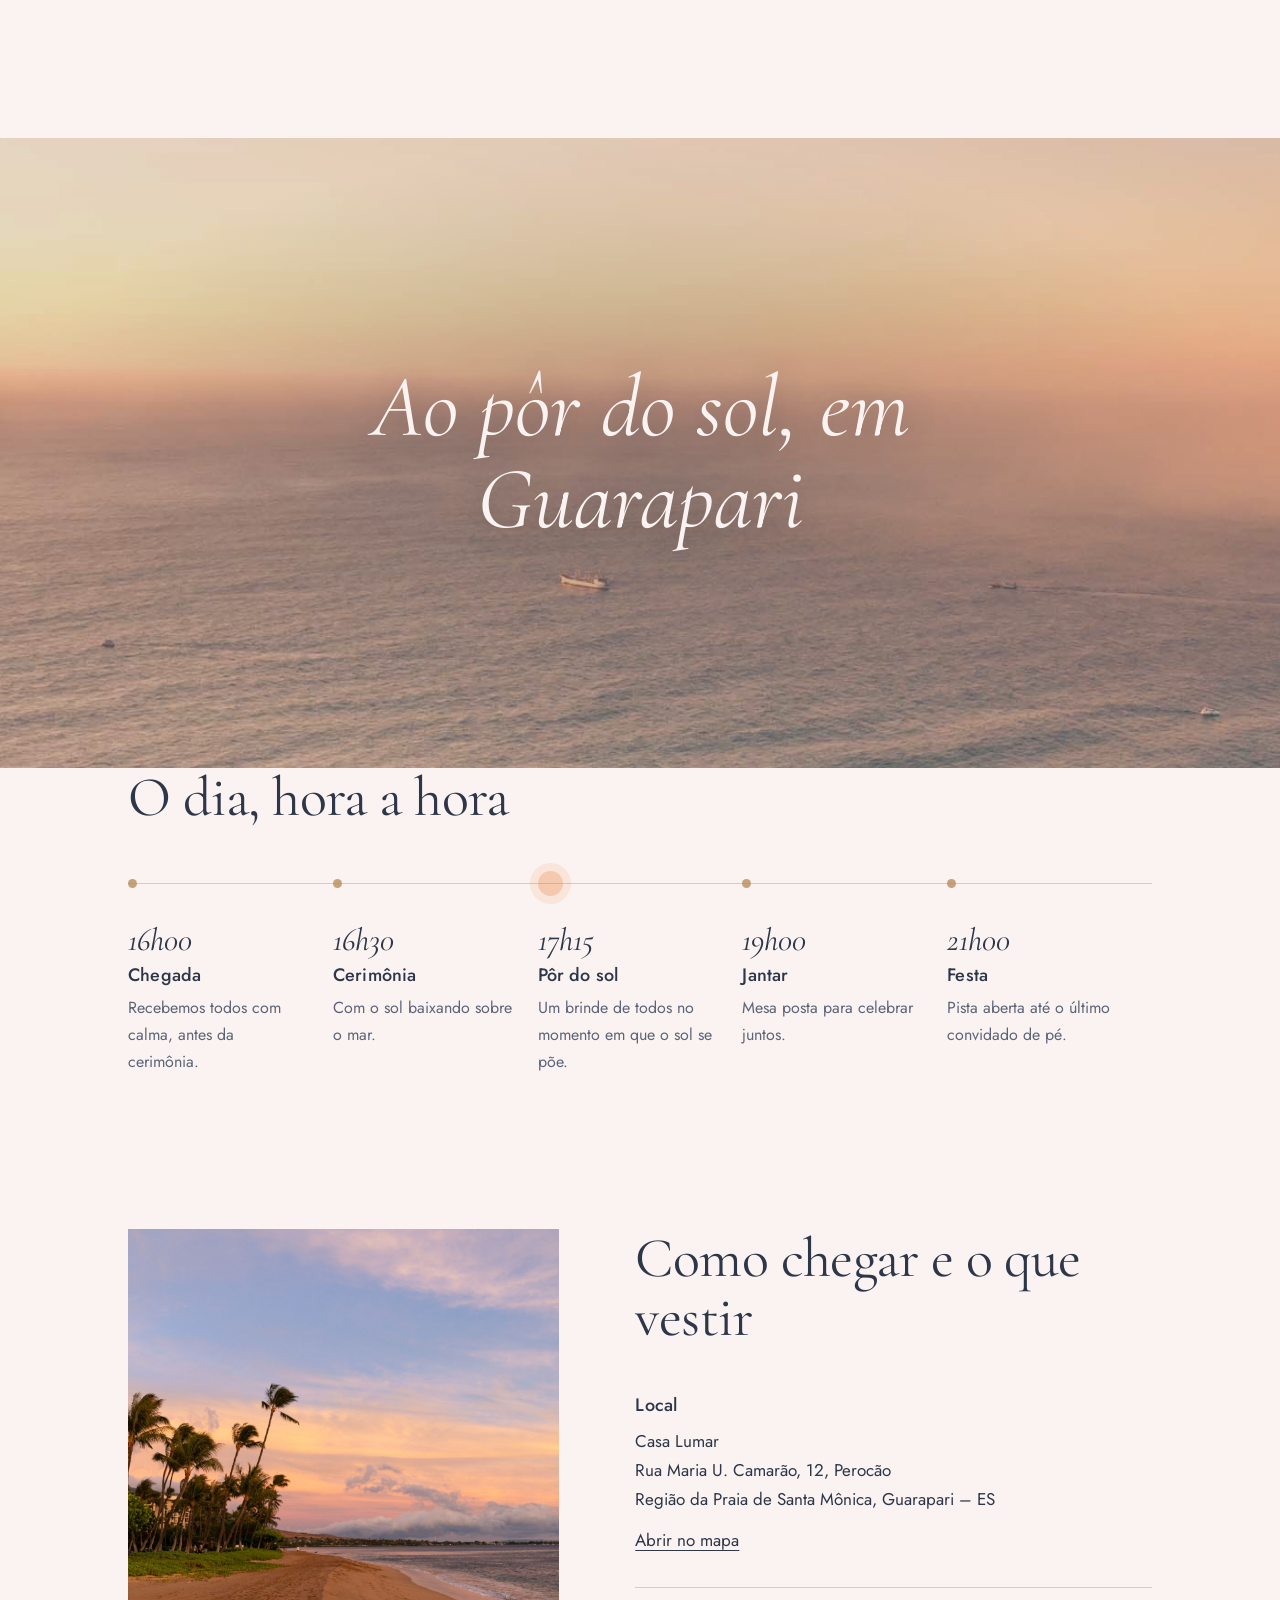
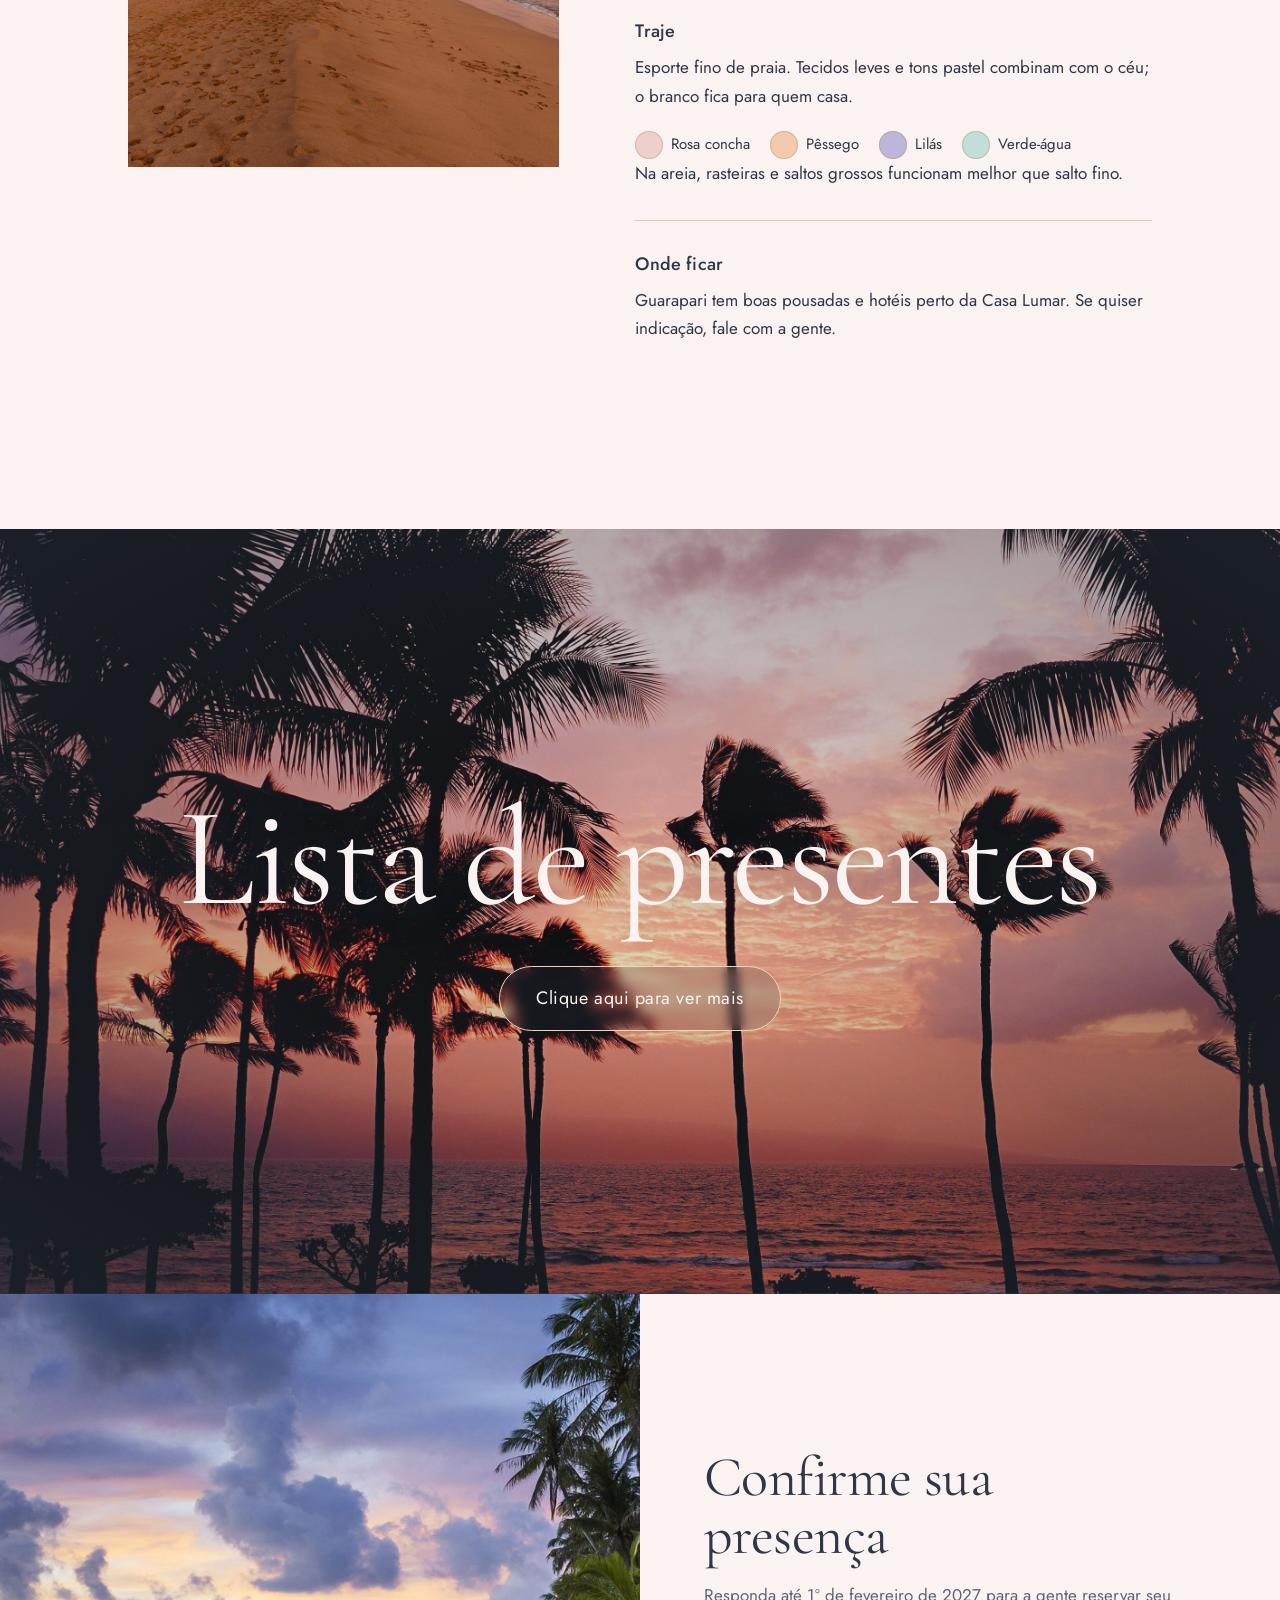
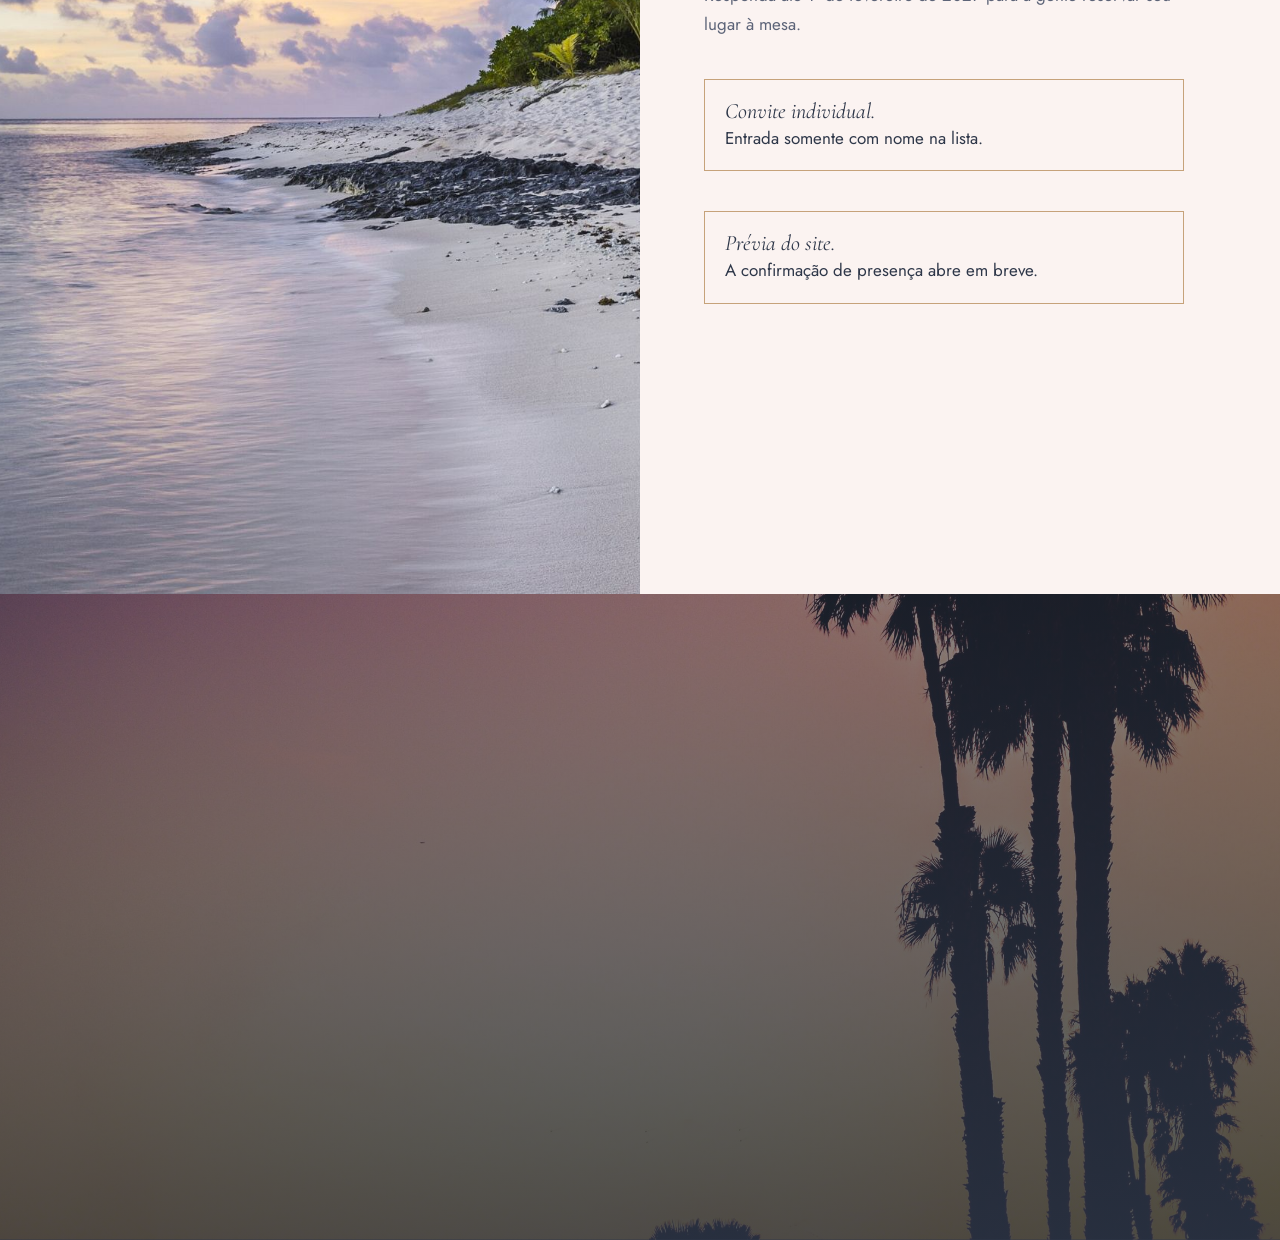
==== commit 7e0e443c: "feat: adota a fonte Cormorant Garamond (opção B)" ====
--- a/index.html
+++ b/index.html
@@ -9,7 +9,7 @@
   <meta name="description" content="Casamento de Marcus e Gabriela na Casa Lumar, em Guarapari, ao pôr do sol. Confirme sua presença, veja a lista de presentes e as informações do dia.">
   <link rel="preconnect" href="https://fonts.googleapis.com">
   <link rel="preconnect" href="https://fonts.gstatic.com" crossorigin>
-  <link rel="stylesheet" href="https://fonts.googleapis.com/css2?family=Bodoni+Moda:ital,opsz,wght@0,6..96,400..600;1,6..96,400..600&family=Jost:wght@300;400;500&display=swap">
+  <link rel="stylesheet" href="https://fonts.googleapis.com/css2?family=Cormorant+Garamond:ital,wght@0,400;0,500;0,600;1,400;1,500&family=Jost:wght@300;400;500&display=swap">
   <link rel="stylesheet" href="assets/css/base.css">
   <link rel="stylesheet" href="assets/css/mare-rosa.css">
   <link rel="stylesheet" href="assets/css/mare-rosa-presenca.css">
--- a/assets/css/mare-rosa.css
+++ b/assets/css/mare-rosa.css
@@ -1,5 +1,5 @@
 /*
- * Maré Rosa: editorial de moda, fotografia em tela cheia, Bodoni Moda + Jost.
+ * Maré Rosa: editorial, fotografia em tela cheia, Cormorant Garamond + Jost (ADR-0011).
  * O dourado champanhe aparece só em filetes (linhas, anéis, marcadores), nunca em texto:
  * é o que dá o acabamento de papelaria fina sem competir com os tons pastel.
  */
@@ -17,13 +17,14 @@
   --champagne-light: #ead6b8;
   --line: rgba(176, 140, 98, .4);
   --grain: url("data:image/svg+xml,%3Csvg xmlns='http://www.w3.org/2000/svg' width='180' height='180'%3E%3Cfilter id='n'%3E%3CfeTurbulence type='fractalNoise' baseFrequency='.85' numOctaves='2' stitchTiles='stitch'/%3E%3C/filter%3E%3Crect width='100%25' height='100%25' filter='url(%23n)'/%3E%3C/svg%3E");
-  --font-display: 'Bodoni Moda', 'Didot', serif;
+  --font-display: 'Cormorant Garamond', 'Garamond', serif;
   --font-text: 'Jost', 'Futura', sans-serif;
   --gutter: clamp(1.25rem, 5vw, 4rem);
   --section-space: clamp(5rem, 12vw, 10rem);
 }
 
-body { background: var(--shell); color: var(--tide); font: 400 1.0625rem/1.7 var(--font-text); }
+/* Algarismos de altura uniforme: os antigos da Cormorant deixam horários e valores miúdos. */
+body { background: var(--shell); color: var(--tide); font: 400 1.0625rem/1.7 var(--font-text); font-variant-numeric: lining-nums; }
 
 .container { width: min(72rem, 100%); margin-inline: auto; padding-inline: var(--gutter); }
 
@@ -65,7 +66,7 @@
 
 .intro__content { position: relative; display: grid; justify-items: center; gap: 1.25rem; padding: var(--gutter); }
 
-.intro__names { margin-top: 1rem; font: italic 400 clamp(2.75rem, 9vw, 5rem)/1 var(--font-display); font-variation-settings: 'opsz' 28; }
+.intro__names { margin-top: 1rem; font: italic 400 clamp(2.75rem, 9vw, 5rem)/1 var(--font-display); }
 
 .intro__date { max-width: 30ch; margin-bottom: 1rem; font: italic 400 1.25rem/1.45 var(--font-display); }
 
@@ -133,8 +134,8 @@
 
 .hero__content { position: relative; z-index: 1; display: grid; grid-template-columns: 1fr auto; align-items: end; gap: 2rem; padding: 0 var(--gutter) clamp(2rem, 6vw, 4.5rem); }
 
-/* Tamanho óptico fixo em 28: no automático (96) a haste fina do "M" some sobre a foto. */
-.hero__names { display: grid; font: 400 clamp(3.25rem, 12vw, 10.5rem)/.86 var(--font-display); font-variation-settings: 'opsz' 28; letter-spacing: -.03em; }
+/* Peso 500: no 400 o traço fino da Cormorant perde força sobre a foto da capa. */
+.hero__names { display: grid; font: italic 500 clamp(3.5rem, 13vw, 11.5rem)/.86 var(--font-display); letter-spacing: -.01em; }
 
 .hero__names > span { display: block; }
 
@@ -206,7 +207,7 @@
 
 .gifts-teaser__content { position: relative; z-index: 1; }
 
-.gifts-teaser h2 { font: 400 clamp(3.5rem, 11vw, 9rem)/.95 var(--font-display); font-variation-settings: 'opsz' 28; letter-spacing: -.02em; text-shadow: 0 2px 40px rgba(46, 55, 73, .4); }
+.gifts-teaser h2 { font: 400 clamp(3.5rem, 11vw, 9rem)/.95 var(--font-display); letter-spacing: -.02em; text-shadow: 0 2px 40px rgba(46, 55, 73, .4); }
 
 .gifts-teaser a { display: inline-block; margin-top: 2.5rem; padding: 1rem 2.25rem; border: 1px solid var(--champagne-light); border-radius: 999px; background: rgba(46, 55, 73, .18); backdrop-filter: blur(6px); font-size: 1.125rem; letter-spacing: .03em; text-decoration: none; transition: background .3s, color .3s; }
 
@@ -219,7 +220,7 @@
 
 .footer__content { position: relative; z-index: 1; }
 
-.footer__names { margin-bottom: 1rem; font: italic 400 clamp(3rem, 8vw, 5.5rem)/1 var(--font-display); font-variation-settings: 'opsz' 28; }
+.footer__names { margin-bottom: 1rem; font: italic 400 clamp(3rem, 8vw, 5.5rem)/1 var(--font-display); }
 
 .footer__credits { margin-top: 4rem; font-size: .875rem; opacity: .7; }
 
--- a/assets/css/mare-rosa-efeitos.css
+++ b/assets/css/mare-rosa-efeitos.css
@@ -15,7 +15,7 @@
 
 .band::after { content: ''; position: absolute; inset: 0; background: radial-gradient(ellipse at center, rgba(46, 55, 73, .32), rgba(46, 55, 73, .12) 70%); }
 
-.band__text { position: relative; z-index: 1; max-width: 18ch; padding: 0 var(--gutter); font: italic 400 clamp(2.5rem, 7vw, 5.5rem)/1.05 var(--font-display); font-variation-settings: 'opsz' 28; text-shadow: 0 2px 30px rgba(46, 55, 73, .35); }
+.band__text { position: relative; z-index: 1; max-width: 18ch; padding: 0 var(--gutter); font: italic 400 clamp(2.5rem, 7vw, 5.5rem)/1.05 var(--font-display); text-shadow: 0 2px 30px rgba(46, 55, 73, .35); }
 
 /* Capa: foto desce mais devagar que a página; nomes sobem e se apagam. */
 .hero__photo { translate: 0 calc(var(--hero-progress, 0) * 35vh); }
